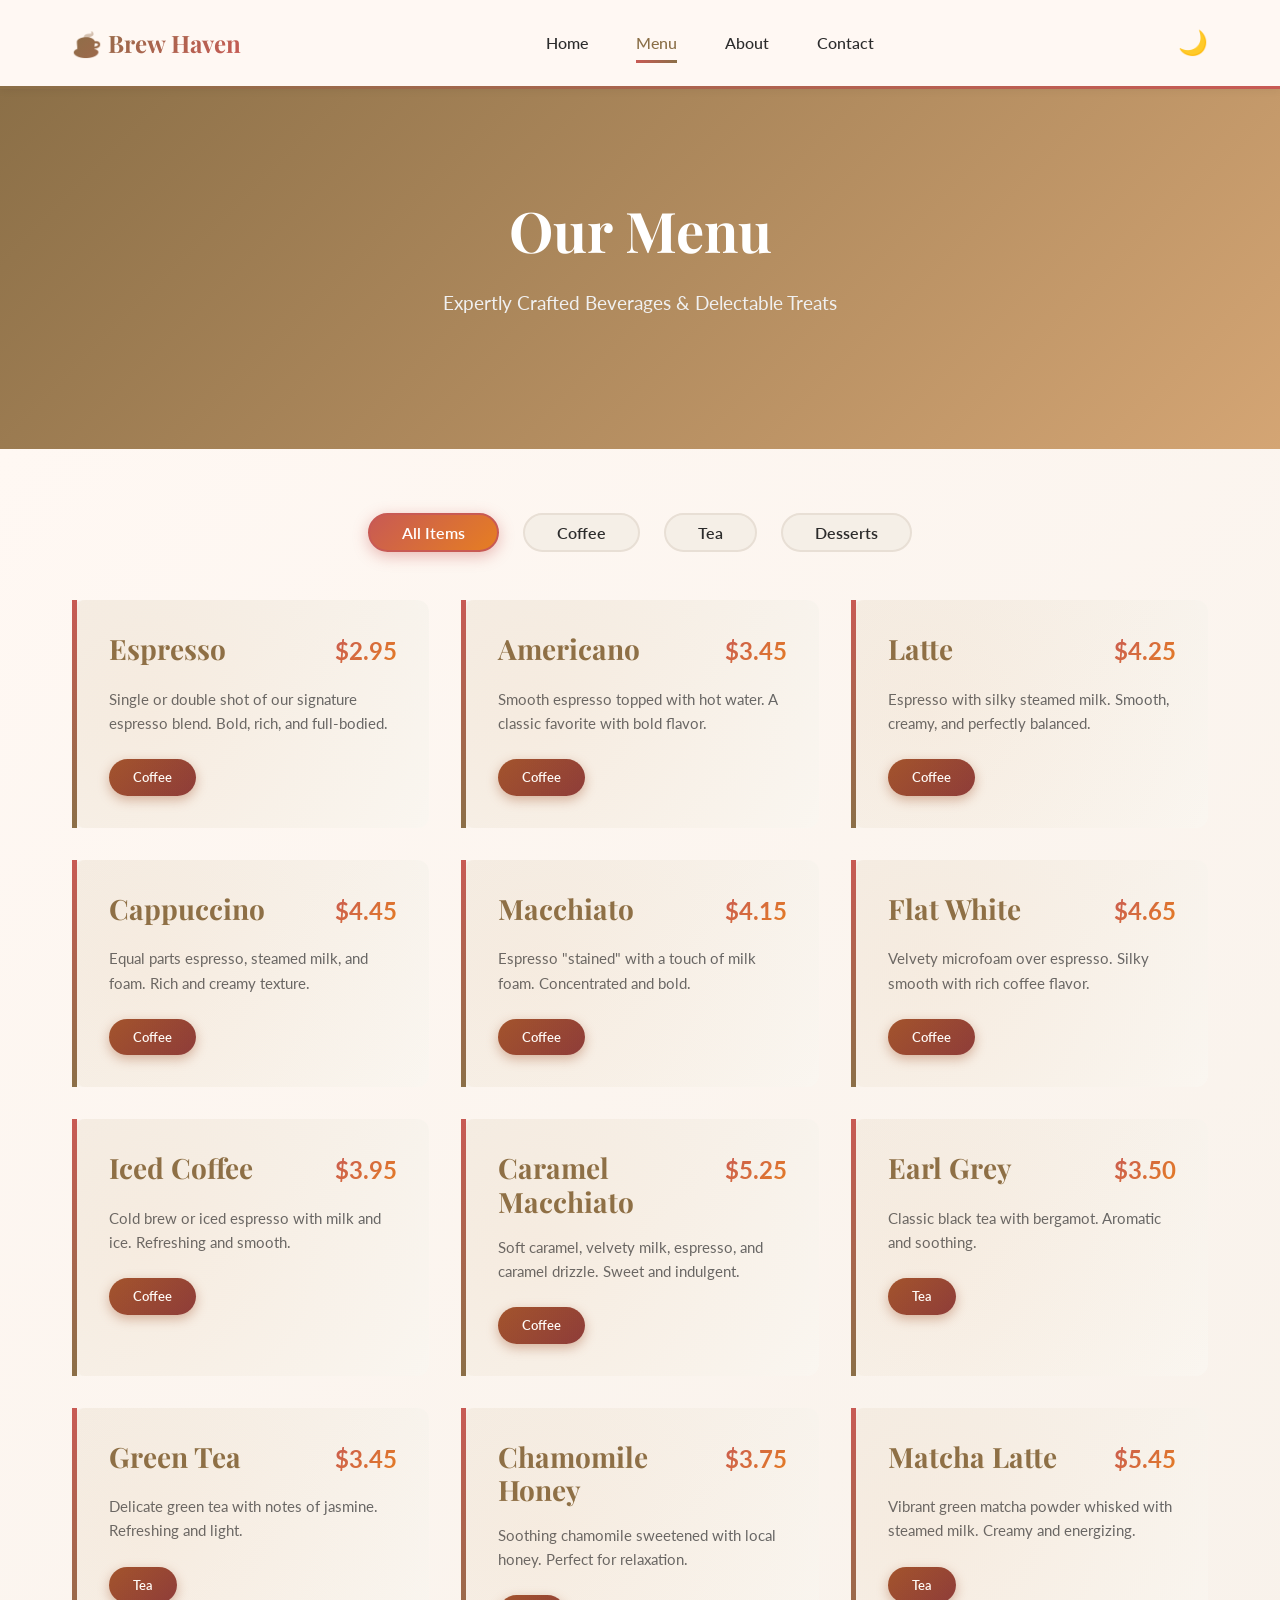
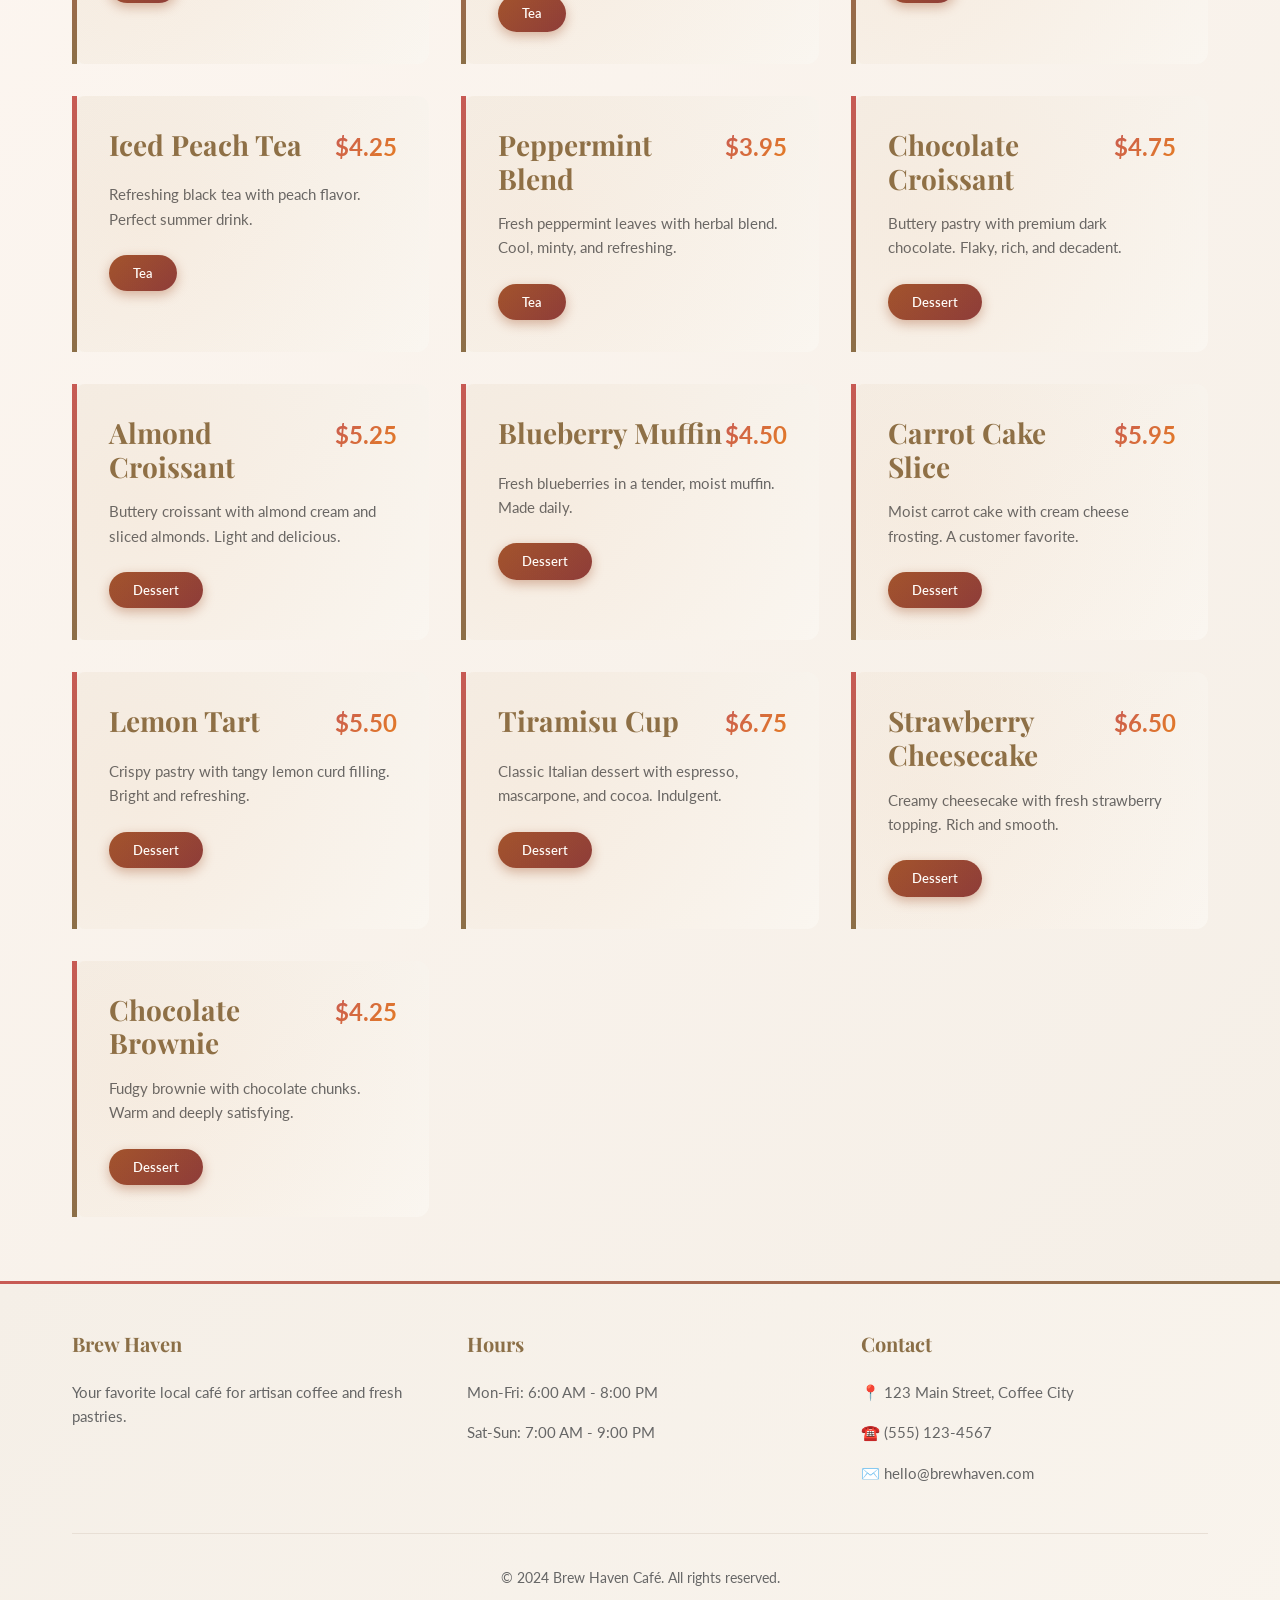
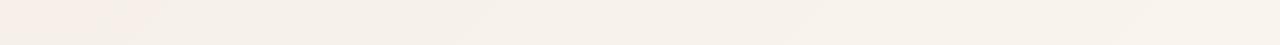
==== menu.html @ 989b5c40 "changes" ====
<!DOCTYPE html>
<html lang="en">
<head>
    <meta charset="UTF-8">
    <meta name="viewport" content="width=device-width, initial-scale=1.0">
    <title>Menu - Brew Haven Café</title>
    <link href="https://fonts.googleapis.com/css2?family=Playfair+Display:wght@700&family=Lato:wght@300;400;700&display=swap" rel="stylesheet">
    <link rel="stylesheet" href="styles.css">
</head>
<body>
    <!-- Navigation Bar -->
    <nav class="navbar">
        <div class="nav-container">
            <div class="nav-brand">☕ Brew Haven</div>
            <ul class="nav-menu">
                <li><a href="index.html" class="nav-link">Home</a></li>
                <li><a href="menu.html" class="nav-link active">Menu</a></li>
                <li><a href="about.html" class="nav-link">About</a></li>
                <li><a href="contact.html" class="nav-link">Contact</a></li>
            </ul>
            <div class="nav-toggle">
                <button id="dark-mode-btn" class="dark-mode-toggle" title="Toggle Dark Mode">🌙</button>
                <button class="hamburger" id="hamburger">
                    <span></span>
                    <span></span>
                    <span></span>
                </button>
            </div>
        </div>
    </nav>

    <!-- Menu Hero Section -->
    <section class="menu-hero">
        <div class="menu-hero-content">
            <h1>Our Menu</h1>
            <p>Expertly Crafted Beverages & Delectable Treats</p>
        </div>
    </section>

    <!-- Menu Section -->
    <section class="menu-section">
        <div class="container">
            <!-- Category Filters -->
            <div class="filter-buttons">
                <button class="filter-btn active" data-filter="all">All Items</button>
                <button class="filter-btn" data-filter="coffee">Coffee</button>
                <button class="filter-btn" data-filter="tea">Tea</button>
                <button class="filter-btn" data-filter="desserts">Desserts</button>
            </div>

            <!-- Menu Items Grid -->
            <div class="menu-grid">
                <!-- Coffee Section -->
                <div class="menu-item" data-category="coffee">
                    <div class="item-header">
                        <h3>Espresso</h3>
                        <span class="price">$2.95</span>
                    </div>
                    <p class="item-description">Single or double shot of our signature espresso blend. Bold, rich, and full-bodied.</p>
                    <span class="category-badge">Coffee</span>
                </div>

                <div class="menu-item" data-category="coffee">
                    <div class="item-header">
                        <h3>Americano</h3>
                        <span class="price">$3.45</span>
                    </div>
                    <p class="item-description">Smooth espresso topped with hot water. A classic favorite with bold flavor.</p>
                    <span class="category-badge">Coffee</span>
                </div>

                <div class="menu-item" data-category="coffee">
                    <div class="item-header">
                        <h3>Latte</h3>
                        <span class="price">$4.25</span>
                    </div>
                    <p class="item-description">Espresso with silky steamed milk. Smooth, creamy, and perfectly balanced.</p>
                    <span class="category-badge">Coffee</span>
                </div>

                <div class="menu-item" data-category="coffee">
                    <div class="item-header">
                        <h3>Cappuccino</h3>
                        <span class="price">$4.45</span>
                    </div>
                    <p class="item-description">Equal parts espresso, steamed milk, and foam. Rich and creamy texture.</p>
                    <span class="category-badge">Coffee</span>
                </div>

                <div class="menu-item" data-category="coffee">
                    <div class="item-header">
                        <h3>Macchiato</h3>
                        <span class="price">$4.15</span>
                    </div>
                    <p class="item-description">Espresso "stained" with a touch of milk foam. Concentrated and bold.</p>
                    <span class="category-badge">Coffee</span>
                </div>

                <div class="menu-item" data-category="coffee">
                    <div class="item-header">
                        <h3>Flat White</h3>
                        <span class="price">$4.65</span>
                    </div>
                    <p class="item-description">Velvety microfoam over espresso. Silky smooth with rich coffee flavor.</p>
                    <span class="category-badge">Coffee</span>
                </div>

                <div class="menu-item" data-category="coffee">
                    <div class="item-header">
                        <h3>Iced Coffee</h3>
                        <span class="price">$3.95</span>
                    </div>
                    <p class="item-description">Cold brew or iced espresso with milk and ice. Refreshing and smooth.</p>
                    <span class="category-badge">Coffee</span>
                </div>

                <div class="menu-item" data-category="coffee">
                    <div class="item-header">
                        <h3>Caramel Macchiato</h3>
                        <span class="price">$5.25</span>
                    </div>
                    <p class="item-description">Soft caramel, velvety milk, espresso, and caramel drizzle. Sweet and indulgent.</p>
                    <span class="category-badge">Coffee</span>
                </div>

                <!-- Tea Section -->
                <div class="menu-item" data-category="tea">
                    <div class="item-header">
                        <h3>Earl Grey</h3>
                        <span class="price">$3.50</span>
                    </div>
                    <p class="item-description">Classic black tea with bergamot. Aromatic and soothing.</p>
                    <span class="category-badge">Tea</span>
                </div>

                <div class="menu-item" data-category="tea">
                    <div class="item-header">
                        <h3>Green Tea</h3>
                        <span class="price">$3.45</span>
                    </div>
                    <p class="item-description">Delicate green tea with notes of jasmine. Refreshing and light.</p>
                    <span class="category-badge">Tea</span>
                </div>

                <div class="menu-item" data-category="tea">
                    <div class="item-header">
                        <h3>Chamomile Honey</h3>
                        <span class="price">$3.75</span>
                    </div>
                    <p class="item-description">Soothing chamomile sweetened with local honey. Perfect for relaxation.</p>
                    <span class="category-badge">Tea</span>
                </div>

                <div class="menu-item" data-category="tea">
                    <div class="item-header">
                        <h3>Matcha Latte</h3>
                        <span class="price">$5.45</span>
                    </div>
                    <p class="item-description">Vibrant green matcha powder whisked with steamed milk. Creamy and energizing.</p>
                    <span class="category-badge">Tea</span>
                </div>

                <div class="menu-item" data-category="tea">
                    <div class="item-header">
                        <h3>Iced Peach Tea</h3>
                        <span class="price">$4.25</span>
                    </div>
                    <p class="item-description">Refreshing black tea with peach flavor. Perfect summer drink.</p>
                    <span class="category-badge">Tea</span>
                </div>

                <div class="menu-item" data-category="tea">
                    <div class="item-header">
                        <h3>Peppermint Blend</h3>
                        <span class="price">$3.95</span>
                    </div>
                    <p class="item-description">Fresh peppermint leaves with herbal blend. Cool, minty, and refreshing.</p>
                    <span class="category-badge">Tea</span>
                </div>

                <!-- Desserts Section -->
                <div class="menu-item" data-category="desserts">
                    <div class="item-header">
                        <h3>Chocolate Croissant</h3>
                        <span class="price">$4.75</span>
                    </div>
                    <p class="item-description">Buttery pastry with premium dark chocolate. Flaky, rich, and decadent.</p>
                    <span class="category-badge">Dessert</span>
                </div>

                <div class="menu-item" data-category="desserts">
                    <div class="item-header">
                        <h3>Almond Croissant</h3>
                        <span class="price">$5.25</span>
                    </div>
                    <p class="item-description">Buttery croissant with almond cream and sliced almonds. Light and delicious.</p>
                    <span class="category-badge">Dessert</span>
                </div>

                <div class="menu-item" data-category="desserts">
                    <div class="item-header">
                        <h3>Blueberry Muffin</h3>
                        <span class="price">$4.50</span>
                    </div>
                    <p class="item-description">Fresh blueberries in a tender, moist muffin. Made daily.</p>
                    <span class="category-badge">Dessert</span>
                </div>

                <div class="menu-item" data-category="desserts">
                    <div class="item-header">
                        <h3>Carrot Cake Slice</h3>
                        <span class="price">$5.95</span>
                    </div>
                    <p class="item-description">Moist carrot cake with cream cheese frosting. A customer favorite.</p>
                    <span class="category-badge">Dessert</span>
                </div>

                <div class="menu-item" data-category="desserts">
                    <div class="item-header">
                        <h3>Lemon Tart</h3>
                        <span class="price">$5.50</span>
                    </div>
                    <p class="item-description">Crispy pastry with tangy lemon curd filling. Bright and refreshing.</p>
                    <span class="category-badge">Dessert</span>
                </div>

                <div class="menu-item" data-category="desserts">
                    <div class="item-header">
                        <h3>Tiramisu Cup</h3>
                        <span class="price">$6.75</span>
                    </div>
                    <p class="item-description">Classic Italian dessert with espresso, mascarpone, and cocoa. Indulgent.</p>
                    <span class="category-badge">Dessert</span>
                </div>

                <div class="menu-item" data-category="desserts">
                    <div class="item-header">
                        <h3>Strawberry Cheesecake</h3>
                        <span class="price">$6.50</span>
                    </div>
                    <p class="item-description">Creamy cheesecake with fresh strawberry topping. Rich and smooth.</p>
                    <span class="category-badge">Dessert</span>
                </div>

                <div class="menu-item" data-category="desserts">
                    <div class="item-header">
                        <h3>Chocolate Brownie</h3>
                        <span class="price">$4.25</span>
                    </div>
                    <p class="item-description">Fudgy brownie with chocolate chunks. Warm and deeply satisfying.</p>
                    <span class="category-badge">Dessert</span>
                </div>
            </div>
        </div>
    </section>

    <!-- Footer -->
    <footer class="footer">
        <div class="container">
            <div class="footer-content">
                <div class="footer-section">
                    <h4>Brew Haven</h4>
                    <p>Your favorite local café for artisan coffee and fresh pastries.</p>
                </div>
                <div class="footer-section">
                    <h4>Hours</h4>
                    <p>Mon-Fri: 6:00 AM - 8:00 PM</p>
                    <p>Sat-Sun: 7:00 AM - 9:00 PM</p>
                </div>
                <div class="footer-section">
                    <h4>Contact</h4>
                    <p>📍 123 Main Street, Coffee City</p>
                    <p>☎️ (555) 123-4567</p>
                    <p>✉️ hello@brewhaven.com</p>
                </div>
            </div>
            <div class="footer-bottom">
                <p>&copy; 2024 Brew Haven Café. All rights reserved.</p>
            </div>
        </div>
    </footer>

    <!-- Scroll to Top Button -->
    <button id="scroll-to-top" class="scroll-to-top" title="Back to Top">↑</button>

    <script src="script.js"></script>
</body>
</html>
---- styles.css ----
/* ============================================
   BREW HAVEN CAFÉ - MAIN STYLESHEET
   Modern, Responsive Design with Dark Mode
   ============================================ */

/* CSS Variables for Theme */
:root {
    /* Light Mode Colors */
    --primary-color: #8B6F47;
    --secondary-color: #D4A574;
    --accent-color: #C85A54;
    --accent-2: #E67E22;
    --accent-3: #D68910;
    --background-color: #FFF8F3;
    --text-color: #2C2C2C;
    --secondary-text-color: #666;
    --light-bg: #F5EFE7;
    --border-color: #E8DFD5;
    --shadow: 0 8px 32px rgba(139, 111, 71, 0.15);
    --shadow-sm: 0 2px 8px rgba(0, 0, 0, 0.05);
    --shadow-lg: 0 20px 60px rgba(139, 111, 71, 0.25);
    --shadow-xl: 0 25px 80px rgba(139, 111, 71, 0.3);
    
    /* Fonts */
    --heading-font: 'Playfair Display', serif;
    --body-font: 'Lato', sans-serif;
    
    /* Spacing */
    --spacing-xs: 0.5rem;
    --spacing-sm: 1rem;
    --spacing-md: 1.5rem;
    --spacing-lg: 2rem;
    --spacing-xl: 3rem;
    --spacing-2xl: 4rem;
    
    /* Transitions */
    --transition: all 0.3s ease;
    --transition-slow: all 0.5s cubic-bezier(0.34, 1.56, 0.64, 1);
    --transition-smooth: all 0.4s cubic-bezier(0.25, 0.46, 0.45, 0.94);
    
    /* Dark Mode Variables (set in .dark-mode class) */
    --dark-bg-color: #1a1a1a;
    --dark-text-color: #f0f0f0;
    --dark-card-bg: #2d2d2d;
}

/* Dark Mode Theme */
.dark-mode {
    --background-color: #1a1410;
    --text-color: #ffffff;
    --light-bg: #3d2817;
    --border-color: #5a4a3a;
    --shadow: 0 4px 15px rgba(0, 0, 0, 0.5);
    --secondary-text-color: #e8d4b0;
    --accent-color: #8B3A3A;
    --accent-2: #A0522D;
    --accent-3: #B22222;
}

/* ============================================
   RESET & BASE STYLES
   ============================================ */

* {
    margin: 0;
    padding: 0;
    box-sizing: border-box;
}

html {
    scroll-behavior: smooth;
}

body {
    font-family: var(--body-font);
    color: var(--text-color);
    background-color: var(--background-color);
    line-height: 1.6;
    transition: var(--transition);
    overflow-x: hidden;
}

h1, h2, h3, h4, h5, h6 {
    font-family: var(--heading-font);
    margin-bottom: var(--spacing-md);
    line-height: 1.2;
}

h1 { font-size: 3.5rem; }
h2 { font-size: 2.5rem; }
h3 { font-size: 1.75rem; }
h4 { font-size: 1.25rem; }

p {
    margin-bottom: var(--spacing-md);
}

a {
    color: var(--primary-color);
    text-decoration: none;
    transition: var(--transition);
}

a:hover {
    color: var(--accent-color);
}

/* ============================================
   CONTAINER
   ============================================ */

.container {
    max-width: 1200px;
    margin: 0 auto;
    padding: 0 var(--spacing-lg);
}

/* ============================================
   NAVIGATION BAR
   ============================================ */

.navbar {
    background-color: var(--background-color);
    position: sticky;
    top: 0;
    z-index: 1000;
    box-shadow: var(--shadow-sm);
    transition: var(--transition);
    border-bottom: 3px solid transparent;
    border-image: linear-gradient(90deg, var(--primary-color), var(--accent-color)) 1;
    backdrop-filter: blur(10px);
}

.nav-container {
    max-width: 1200px;
    margin: 0 auto;
    padding: var(--spacing-md) var(--spacing-lg);
    display: flex;
    justify-content: space-between;
    align-items: center;
}

.nav-brand {
    font-family: var(--heading-font);
    font-size: 1.5rem;
    color: var(--primary-color);
    font-weight: bold;
    transition: var(--transition-slow);
    background: linear-gradient(135deg, var(--primary-color), var(--accent-color));
    -webkit-background-clip: text;
    -webkit-text-fill-color: transparent;
    background-clip: text;
}

.nav-brand:hover {
    transform: scale(1.05);
    filter: brightness(1.1);
}

.nav-menu {
    display: flex;
    list-style: none;
    gap: var(--spacing-xl);
    align-items: center;
}

.nav-link {
    color: var(--text-color);
    font-weight: 500;
    transition: var(--transition-smooth);
    padding: var(--spacing-xs) 0;
    border-bottom: 3px solid transparent;
    position: relative;
}

.nav-link::after {
    content: '';
    position: absolute;
    bottom: -3px;
    left: 0;
    width: 0;
    height: 3px;
    background: linear-gradient(90deg, var(--accent-color), var(--primary-color));
    transition: width 0.4s ease;
}

.nav-link:hover::after,
.nav-link.active::after {
    width: 100%;
}

.nav-link:hover,
.nav-link.active {
    color: var(--primary-color);
}

.nav-toggle {
    display: flex;
    gap: var(--spacing-md);
    align-items: center;
}

.dark-mode-toggle {
    background: none;
    border: none;
    font-size: 1.5rem;
    cursor: pointer;
    transition: var(--transition-slow);
    display: inline-flex;
    align-items: center;
    justify-content: center;
}

.dark-mode-toggle:hover {
    transform: rotate(20deg) scale(1.15);
    filter: drop-shadow(0 0 8px rgba(230, 126, 34, 0.5));
}

.hamburger {
    display: none;
    flex-direction: column;
    background: none;
    border: none;
    cursor: pointer;
    gap: 5px;
}

.hamburger span {
    width: 25px;
    height: 3px;
    background-color: var(--text-color);
    transition: var(--transition);
}

/* ============================================
   HERO SECTION (Homepage)
   ============================================ */

.hero {
    position: relative;
    height: 90vh;
    display: flex;
    align-items: center;
    justify-content: center;
    color: white;
    text-align: center;
    background: linear-gradient(-45deg, #8B6F47, #D4A574, #C85A54, #E67E22);
    background-size: 400% 400%;
    animation: gradientShift 15s ease infinite;
    overflow: hidden;
}

.hero-overlay {
    position: absolute;
    top: 0;
    left: 0;
    right: 0;
    bottom: 0;
    background: rgba(0, 0, 0, 0.25);
    z-index: 1;
}

.hero-content {
    position: relative;
    z-index: 2;
    animation: fadeInUp 1s ease-out;
}

.hero-title {
    font-size: 4.5rem;
    margin-bottom: var(--spacing-sm);
    text-shadow: 2px 2px 4px rgba(0, 0, 0, 0.3);
    animation: slideDown 0.8s ease-out;
    background: linear-gradient(135deg, white, #f0f0f0);
    -webkit-background-clip: text;
    -webkit-text-fill-color: transparent;
    background-clip: text;
}

.hero-tagline {
    font-size: 1.5rem;
    margin-bottom: var(--spacing-lg);
    text-shadow: 1px 1px 2px rgba(0, 0, 0, 0.3);
    font-weight: 300;
    animation: slideDown 0.8s ease-out 0.2s both;
    background: linear-gradient(135deg, #ffffff, #f5f5f5);
    -webkit-background-clip: text;
    -webkit-text-fill-color: transparent;
    background-clip: text;
}

/* ============================================
   BUTTONS
   ============================================ */

.cta-button,
.cta-button-secondary,
.submit-btn,
.filter-btn {
    padding: var(--spacing-sm) var(--spacing-xl);
    border: none;
    border-radius: 50px;
    cursor: pointer;
    font-family: var(--body-font);
    font-size: 1rem;
    font-weight: 600;
    transition: var(--transition-slow);
    display: inline-block;
    text-decoration: none;
    position: relative;
    overflow: hidden;
}

.cta-button::before,
.cta-button-secondary::before {
    content: '';
    position: absolute;
    top: 50%;
    left: 50%;
    width: 0;
    height: 0;
    border-radius: 50%;
    background: rgba(255, 255, 255, 0.3);
    transform: translate(-50%, -50%);
    transition: width 0.6s, height 0.6s;
}

.cta-button:active::before,
.cta-button-secondary:active::before {
    width: 300px;
    height: 300px;
}

.cta-button {
    background: linear-gradient(135deg, var(--accent-color), #E67E22);
    color: white;
    box-shadow: 0 4px 15px rgba(200, 90, 84, 0.3);
}

.cta-button:hover {
    background: linear-gradient(135deg, #E67E22, var(--accent-color));
    transform: translateY(-4px);
    box-shadow: 0 8px 25px rgba(230, 126, 34, 0.5);
}

.cta-button-secondary {
    background: linear-gradient(135deg, var(--secondary-color), #E67E22);
    color: white;
    box-shadow: 0 4px 15px rgba(212, 165, 116, 0.3);
}

.cta-button-secondary:hover {
    background: linear-gradient(135deg, #E67E22, var(--secondary-color));
    transform: translateY(-4px);
    box-shadow: 0 8px 25px rgba(230, 126, 34, 0.4);
}

.submit-btn {
    background: linear-gradient(135deg, var(--primary-color), var(--accent-color));
    color: white;
    width: 100%;
    box-shadow: 0 4px 15px rgba(139, 111, 71, 0.3);
}

.submit-btn:hover {
    transform: translateY(-3px);
    box-shadow: 0 8px 25px rgba(139, 111, 71, 0.5);
    background: linear-gradient(135deg, var(--accent-color), var(--primary-color));
}

.filter-btn {
    background-color: var(--light-bg);
    color: var(--text-color);
    border: 2px solid var(--border-color);
    padding: var(--spacing-xs) var(--spacing-lg);
    transition: var(--transition-smooth);
}

.filter-btn:hover {
    border-color: var(--accent-color);
    transform: translateY(-2px);
    background: linear-gradient(135deg, rgba(230, 126, 34, 0.1), rgba(200, 90, 84, 0.1));
}

.filter-btn.active {
    background: linear-gradient(135deg, var(--accent-color), #E67E22);
    color: white;
    border-color: var(--accent-color);
    box-shadow: 0 4px 15px rgba(200, 90, 84, 0.4);
}

/* ============================================
   FEATURED SECTION (Homepage)
   ============================================ */

.featured-section {
    padding: var(--spacing-2xl) 0;
    background: linear-gradient(135deg, var(--light-bg), #f9f4ed);
    position: relative;
    overflow: hidden;
}

.section-title {
    text-align: center;
    color: var(--primary-color);
    margin-bottom: var(--spacing-xl);
    position: relative;
    padding-bottom: var(--spacing-lg);
    animation: slideDown 0.6s ease-out;
}

.section-title::after {
    content: '';
    position: absolute;
    bottom: 0;
    left: 50%;
    transform: translateX(-50%);
    width: 100px;
    height: 4px;
    background: linear-gradient(90deg, var(--accent-color), var(--primary-color), var(--secondary-color));
    border-radius: 2px;
    box-shadow: 0 0 20px rgba(230, 126, 34, 0.4);
    animation: gradientShift 3s ease-in-out infinite;
}

.featured-grid,
.team-grid,
.benefits-grid {
    display: grid;
    grid-template-columns: repeat(auto-fit, minmax(250px, 1fr));
    gap: var(--spacing-xl);
    margin-bottom: var(--spacing-xl);
}

.featured-card {
    background-color: var(--background-color);
    border-radius: 12px;
    overflow: hidden;
    box-shadow: var(--shadow-sm);
    transition: var(--transition-slow);
    animation: fadeInUp 0.6s ease-out;
    border: 2px solid transparent;
    position: relative;
}

.featured-card::before {
    content: '';
    position: absolute;
    top: 0;
    left: 0;
    right: 0;
    bottom: 0;
    background: linear-gradient(135deg, rgba(230, 126, 34, 0.1), rgba(200, 90, 84, 0.1));
    opacity: 0;
    transition: opacity 0.3s ease;
    pointer-events: none;
    z-index: 1;
}

.featured-card:hover {
    transform: translateY(-12px) scale(1.02);
    box-shadow: var(--shadow-xl);
    border-color: var(--accent-color);
}

.featured-card:hover::before {
    opacity: 1;
}

.card-image {
    width: 100%;
    height: 200px;
    background: linear-gradient(135deg, #E67E22, #D4A574);
    display: flex;
    align-items: center;
    justify-content: center;
    color: white;
    font-size: 3rem;
    overflow: hidden;
    position: relative;
}

.card-image::after {
    content: '';
    position: absolute;
    top: 0;
    left: -100%;
    width: 100%;
    height: 100%;
    background: linear-gradient(90deg, transparent, rgba(255, 255, 255, 0.3), transparent);
    animation: shine 3s infinite;
}

.card-image iframe {
    width: 100%;
    height: 100%;
    border: none;
}

.card-content {
    padding: var(--spacing-lg);
}

.card-content h3 {
    color: var(--primary-color);
    margin-bottom: var(--spacing-sm);
}

.card-content p {
    color: var(--secondary-text-color, #666);
    font-size: 0.95rem;
    margin-bottom: var(--spacing-md);
}

.price {
    display: block;
    font-size: 1.5rem;
    background: linear-gradient(135deg, var(--accent-color), #E67E22);
    -webkit-background-clip: text;
    -webkit-text-fill-color: transparent;
    background-clip: text;
    font-weight: bold;
    transition: var(--transition-slow);
}

.section-cta {
    text-align: center;
    margin-top: var(--spacing-xl);
}

/* ============================================
   BENEFITS SECTION
   ============================================ */

.why-us-section {
    padding: var(--spacing-2xl) 0;
    background: linear-gradient(135deg, var(--background-color), var(--light-bg));
    position: relative;
}

.benefit-card {
    text-align: center;
    padding: var(--spacing-xl);
    background: linear-gradient(135deg, var(--light-bg), #f9f4ed);
    border-radius: 12px;
    transition: var(--transition-slow);
    animation: fadeInUp 0.6s ease-out;
    border: 2px solid transparent;
    position: relative;
    overflow: hidden;
}

.benefit-card::before {
    content: '';
    position: absolute;
    top: 0;
    left: -100%;
    width: 100%;
    height: 100%;
    background: linear-gradient(90deg, transparent, rgba(255, 255, 255, 0.4), transparent);
    transition: left 0.5s ease;
}

.benefit-card:hover {
    transform: translateY(-8px);
    box-shadow: var(--shadow-lg);
    border-color: var(--accent-color);
    background: linear-gradient(135deg, #f9f4ed, var(--light-bg));
}

.benefit-card:hover::before {
    left: 100%;
}

.benefit-icon {
    font-size: 3rem;
    margin-bottom: var(--spacing-md);
}

.benefit-card h3 {
    color: var(--primary-color);
    margin-bottom: var(--spacing-sm);
}

.benefit-card p {
    color: var(--secondary-text-color, #666);
    font-size: 0.95rem;
}

/* ============================================
   MENU SECTION
   ============================================ */

.menu-hero {
    min-height: 40vh;
    display: flex;
    align-items: center;
    justify-content: center;
    background: linear-gradient(135deg, var(--primary-color), var(--secondary-color));
    color: white;
    text-align: center;
}

.menu-hero-content h1 {
    color: white;
}

.menu-hero-content p {
    color: #f0f0f0;
    font-size: 1.2rem;
}

.menu-section {
    padding: var(--spacing-2xl) 0;
    background: linear-gradient(135deg, var(--background-color), var(--light-bg));
    position: relative;
}

.filter-buttons {
    display: flex;
    justify-content: center;
    gap: var(--spacing-md);
    margin-bottom: var(--spacing-xl);
    flex-wrap: wrap;
}

.menu-grid {
    display: grid;
    grid-template-columns: repeat(auto-fill, minmax(300px, 1fr));
    gap: var(--spacing-lg);
    animation: fadeInUp 0.8s ease-out;
}

.menu-item {
    background: linear-gradient(135deg, var(--light-bg), #faf6f0);
    padding: var(--spacing-lg);
    border-radius: 12px;
    border-left: 5px solid transparent;
    border-image: linear-gradient(180deg, var(--accent-color), var(--primary-color)) 1;
    transition: var(--transition-slow);
    animation: fadeInUp 0.6s ease-out;
    opacity: 1;
    position: relative;
    overflow: hidden;
}

.menu-item::before {
    content: '';
    position: absolute;
    top: 0;
    left: 0;
    right: 0;
    bottom: 0;
    background: radial-gradient(circle at 20% 50%, rgba(230, 126, 34, 0.05), transparent);
    pointer-events: none;
}

.menu-item:hover {
    transform: translateX(8px) translateY(-4px);
    box-shadow: var(--shadow-lg);
    background: linear-gradient(135deg, #faf6f0, var(--light-bg));
}

.menu-item.hidden {
    display: none;
}

.item-header {
    display: flex;
    justify-content: space-between;
    align-items: flex-start;
    margin-bottom: var(--spacing-sm);
}

.item-header h3 {
    color: var(--primary-color);
    margin: 0;
}

.item-description {
    color: var(--secondary-text-color, #666);
    font-size: 0.95rem;
    margin-bottom: var(--spacing-md);
}

.category-badge {
    display: inline-block;
    background: linear-gradient(135deg, #A0522D, #8B3A3A);
    color: white;
    padding: var(--spacing-xs) var(--spacing-md);
    border-radius: 20px;
    font-size: 0.8rem;
    font-weight: 600;
    box-shadow: 0 4px 12px rgba(160, 82, 45, 0.4);
    transition: var(--transition-slow);
}

.dark-mode .category-badge {
    background: linear-gradient(135deg, #B22222, #8B0000);
    box-shadow: 0 4px 12px rgba(178, 34, 34, 0.6);
}

/* ============================================
   ABOUT SECTION
   ============================================ */

.about-hero {
    min-height: 40vh;
    display: flex;
    align-items: center;
    justify-content: center;
    background: linear-gradient(135deg, var(--primary-color), var(--secondary-color));
    color: white;
    text-align: center;
}

.about-hero-content h1 {
    color: white;
}

.about-hero-content p {
    color: #f0f0f0;
    font-size: 1.2rem;
}

.about-section {
    padding: var(--spacing-2xl) 0;
    background: linear-gradient(135deg, var(--light-bg), #f9f4ed);
    position: relative;
}

.about-story {
    display: grid;
    grid-template-columns: 1fr 1fr;
    gap: var(--spacing-xl);
    margin-bottom: var(--spacing-2xl);
    align-items: center;
}

.story-text h2 {
    color: var(--primary-color);
}

.story-text p {
    color: var(--secondary-text-color, #666);
}

.story-image {
    min-height: 400px;
}

.placeholder-image {
    width: 100%;
    height: 100%;
    background: linear-gradient(135deg, var(--secondary-color), var(--primary-color));
    display: flex;
    align-items: center;
    justify-content: center;
    color: white;
    font-size: 1.5rem;
    border-radius: 12px;
    box-shadow: var(--shadow);
    text-align: center;
    padding: var(--spacing-lg);
}

.mission-vision {
    display: grid;
    grid-template-columns: 1fr 1fr;
    gap: var(--spacing-xl);
    margin-bottom: var(--spacing-2xl);
}

.mission-card,
.vision-card {
    background: linear-gradient(135deg, var(--light-bg), #f9f4ed);
    padding: var(--spacing-xl);
    border-radius: 12px;
    box-shadow: var(--shadow-sm);
    transition: var(--transition-slow);
    border: 2px solid transparent;
    position: relative;
    overflow: hidden;
}

.mission-card::before,
.vision-card::before {
    content: '';
    position: absolute;
    top: 0;
    left: 0;
    right: 0;
    height: 4px;
    background: linear-gradient(90deg, var(--accent-color), var(--primary-color));
}

.mission-card:hover,
.vision-card:hover {
    transform: translateY(-8px);
    box-shadow: var(--shadow-lg);
    border-color: var(--accent-color);
    background: linear-gradient(135deg, #f9f4ed, var(--light-bg));
}

.mission-card h3,
.vision-card h3 {
    color: var(--primary-color);
}

.mission-card p,
.vision-card p {
    color: var(--secondary-text-color, #666);
}

.values-section {
    margin-bottom: var(--spacing-2xl);
}

.values-grid {
    display: grid;
    grid-template-columns: repeat(auto-fit, minmax(250px, 1fr));
    gap: var(--spacing-lg);
}

.value-card {
    background: linear-gradient(135deg, var(--light-bg), #f9f4ed);
    padding: var(--spacing-lg);
    border-radius: 12px;
    text-align: center;
    transition: var(--transition-slow);
    animation: fadeInUp 0.6s ease-out;
    border: 2px solid transparent;
    position: relative;
    overflow: hidden;
}

.value-card::before {
    content: '';
    position: absolute;
    top: -50%;
    left: -50%;
    width: 200%;
    height: 200%;
    background: radial-gradient(circle, rgba(230, 126, 34, 0.2), transparent);
    transition: all 0.6s ease;
}

.value-card:hover {
    transform: translateY(-8px);
    box-shadow: var(--shadow-lg);
    border-color: var(--accent-color);
}

.value-card:hover::before {
    top: -25%;
    left: -25%;
}

.value-icon {
    font-size: 2.5rem;
    margin-bottom: var(--spacing-md);
}

.value-card h4 {
    color: var(--primary-color);
}

.value-card p {
    color: var(--secondary-text-color, #666);
    font-size: 0.95rem;
}

.team-section {
    margin-bottom: var(--spacing-2xl);
}

.team-intro {
    color: var(--secondary-text-color, #666);
    text-align: center;
    margin-bottom: var(--spacing-lg);
}

.team-member {
    background: linear-gradient(135deg, var(--light-bg), #f9f4ed);
    padding: var(--spacing-lg);
    border-radius: 12px;
    text-align: center;
    transition: var(--transition-slow);
    animation: fadeInUp 0.6s ease-out;
    border: 2px solid transparent;
    position: relative;
    overflow: hidden;
}

.team-member::after {
    content: '';
    position: absolute;
    bottom: 0;
    left: 0;
    right: 0;
    height: 4px;
    background: linear-gradient(90deg, var(--accent-color), var(--primary-color));
    transform: scaleX(0);
    transition: transform 0.4s ease;
}

.team-member:hover {
    transform: translateY(-8px);
    box-shadow: var(--shadow-lg);
    border-color: var(--accent-color);
}

.team-member:hover::after {
    transform: scaleX(1);
}

.member-avatar {
    width: 80px;
    height: 80px;
    background: linear-gradient(135deg, var(--accent-color), #E67E22);
    color: white;
    display: flex;
    align-items: center;
    justify-content: center;
    border-radius: 50%;
    font-size: 1.5rem;
    font-weight: bold;
    margin: 0 auto var(--spacing-md);
    box-shadow: 0 4px 15px rgba(200, 90, 84, 0.3);
    transition: var(--transition-slow);
}

.team-member:hover .member-avatar {
    transform: scale(1.1) rotate(5deg);
    box-shadow: 0 8px 25px rgba(230, 126, 34, 0.5);
}

.team-member h4 {
    color: var(--primary-color);
}

.role {
    color: var(--accent-color);
    font-weight: 600;
    margin-bottom: var(--spacing-sm);
}

.team-member p {
    color: var(--secondary-text-color, #666);
    font-size: 0.95rem;
}

.gallery-section {
    margin-bottom: var(--spacing-2xl);
}

.gallery-grid {
    display: grid;
    grid-template-columns: repeat(auto-fit, minmax(250px, 1fr));
    gap: var(--spacing-lg);
}

.gallery-item {
    border-radius: 12px;
    overflow: hidden;
    box-shadow: var(--shadow-sm);
    transition: var(--transition-slow);
    position: relative;
}

.gallery-item::before {
    content: '';
    position: absolute;
    top: 0;
    left: 0;
    right: 0;
    bottom: 0;
    background: linear-gradient(135deg, rgba(230, 126, 34, 0.3), rgba(200, 90, 84, 0.3));
    opacity: 0;
    transition: opacity 0.4s ease;
    z-index: 2;
}

.gallery-item:hover {
    transform: scale(1.08) rotate(1deg);
    box-shadow: var(--shadow-xl);
}

.gallery-item:hover::before {
    opacity: 1;
}

.gallery-image {
    min-height: 250px;
}

/* ============================================
   CONTACT SECTION
   ============================================ */

.contact-hero {
    min-height: 40vh;
    display: flex;
    align-items: center;
    justify-content: center;
    background: linear-gradient(135deg, var(--primary-color), var(--secondary-color));
    color: white;
    text-align: center;
}

.contact-hero-content h1 {
    color: white;
}

.contact-hero-content p {
    color: #f0f0f0;
    font-size: 1.2rem;
}

.contact-section {
    padding: var(--spacing-2xl) 0;
    background: linear-gradient(135deg, var(--background-color), var(--light-bg));
    position: relative;
}

.contact-wrapper {
    display: grid;
    grid-template-columns: 1fr 1fr;
    gap: var(--spacing-2xl);
    margin-bottom: var(--spacing-2xl);
}

.contact-info h2 {
    color: var(--primary-color);
}

.info-item {
    display: flex;
    gap: var(--spacing-lg);
    margin-bottom: var(--spacing-lg);
    padding-bottom: var(--spacing-lg);
    border-bottom: 1px solid var(--border-color);
}

.info-item:last-child {
    border-bottom: none;
}

.info-icon {
    font-size: 2rem;
}

.info-content h3 {
    color: var(--primary-color);
    margin-bottom: var(--spacing-sm);
}

.info-content p {
    color: var(--secondary-text-color, #666);
    margin: 0;
}

.info-content a {
    color: var(--primary-color);
}

.info-content a:hover {
    color: var(--accent-color);
}

.social-links {
    margin-top: var(--spacing-xl);
}

.social-links h3 {
    color: var(--primary-color);
}

.socials {
    display: flex;
    gap: var(--spacing-md);
    flex-wrap: wrap;
}

.social-btn {
    background: linear-gradient(135deg, var(--primary-color), var(--accent-color));
    color: white;
    padding: var(--spacing-sm) var(--spacing-lg);
    border-radius: 50px;
    transition: var(--transition-slow);
    display: inline-block;
    position: relative;
    overflow: hidden;
}

.social-btn::before {
    content: '';
    position: absolute;
    top: 50%;
    left: 50%;
    width: 0;
    height: 0;
    border-radius: 50%;
    background: rgba(255, 255, 255, 0.3);
    transform: translate(-50%, -50%);
    transition: width 0.6s, height 0.6s;
}

.social-btn:hover {
    background: linear-gradient(135deg, var(--accent-color), #E67E22);
    transform: translateY(-3px);
    box-shadow: 0 8px 20px rgba(200, 90, 84, 0.4);
}

.social-btn:active::before {
    width: 300px;
    height: 300px;
}

.contact-form-wrapper h2 {
    color: var(--primary-color);
}

.contact-form {
    display: flex;
    flex-direction: column;
    gap: var(--spacing-md);
}

.form-group {
    display: flex;
    flex-direction: column;
}

.form-group label {
    font-weight: 600;
    margin-bottom: var(--spacing-xs);
    color: var(--text-color);
}

.form-group input,
.form-group select,
.form-group textarea {
    padding: var(--spacing-md);
    border: 2px solid var(--border-color);
    border-radius: 8px;
    font-family: var(--body-font);
    font-size: 1rem;
    color: var(--text-color);
    background-color: var(--light-bg);
    transition: var(--transition-slow);
}

.form-group input:focus,
.form-group select:focus,
.form-group textarea:focus {
    outline: none;
    border-color: var(--accent-color);
    box-shadow: 0 0 0 4px rgba(200, 90, 84, 0.2);
    background-color: var(--background-color);
    transform: translateY(-2px);
}

.form-group textarea {
    resize: vertical;
    font-family: var(--body-font);
}

.error-message {
    color: #d32f2f;
    font-size: 0.85rem;
    margin-top: var(--spacing-xs);
    display: none;
}

.form-group.error input,
.form-group.error select,
.form-group.error textarea {
    border-color: #d32f2f;
}

.form-group.error .error-message {
    display: block;
}

.form-message {
    padding: var(--spacing-md);
    border-radius: 8px;
    text-align: center;
    display: none;
    margin-top: var(--spacing-sm);
}

.form-message.success {
    background-color: #4caf50;
    color: white;
    display: block;
}

.form-message.error {
    background-color: #f44336;
    color: white;
    display: block;
}

.map-section {
    margin-bottom: var(--spacing-2xl);
}

.map-placeholder {
    width: 100%;
    height: 400px;
    background-color: var(--light-bg);
    display: flex;
    align-items: center;
    justify-content: center;
    border-radius: 12px;
    font-size: 1.1rem;
    color: var(--secondary-text-color, #666);
    text-align: center;
    padding: var(--spacing-lg);
}

.faq-section {
    padding: var(--spacing-2xl) 0;
    background: linear-gradient(135deg, var(--light-bg), #f9f4ed);
    position: relative;
}

.faq-section h2 {
    text-align: center;
    color: var(--primary-color);
}

.faq-grid {
    display: grid;
    grid-template-columns: repeat(auto-fit, minmax(300px, 1fr));
    gap: var(--spacing-lg);
}

.faq-item {
    background: linear-gradient(135deg, var(--background-color), var(--light-bg));
    padding: var(--spacing-lg);
    border-radius: 12px;
    box-shadow: var(--shadow-sm);
    transition: var(--transition-slow);
    animation: fadeInUp 0.6s ease-out;
    border-left: 5px solid var(--accent-color);
    position: relative;
}

.faq-item::before {
    content: '';
    position: absolute;
    top: 0;
    left: 0;
    right: 0;
    bottom: 0;
    background: linear-gradient(135deg, transparent, rgba(230, 126, 34, 0.05));
    border-radius: 12px;
    pointer-events: none;
}

.faq-item:hover {
    transform: translateY(-5px) translateX(5px);
    box-shadow: var(--shadow-lg);
    border-left-width: 8px;
}

.faq-item h3 {
    color: var(--primary-color);
}

.faq-item p {
    color: var(--secondary-text-color, #666);
    margin: 0;
}

.cta-section {
    background: linear-gradient(135deg, var(--primary-color), var(--secondary-color));
    color: white;
    padding: var(--spacing-2xl) 0;
    text-align: center;
}

.cta-section h2 {
    color: white;
}

.cta-section p {
    color: #f0f0f0;
    font-size: 1.1rem;
    margin-bottom: var(--spacing-lg);
}

/* ============================================
   FOOTER
   ============================================ */

.footer {
    background: linear-gradient(135deg, var(--light-bg), #f9f4ed);
    color: var(--text-color);
    padding: var(--spacing-xl) 0 var(--spacing-lg);
    border-top: 3px solid transparent;
    border-image: linear-gradient(90deg, var(--accent-color), var(--primary-color)) 1;
}

.footer-content {
    display: grid;
    grid-template-columns: repeat(auto-fit, minmax(250px, 1fr));
    gap: var(--spacing-xl);
    margin-bottom: var(--spacing-lg);
}

.footer-section h4 {
    color: var(--primary-color);
    margin-bottom: var(--spacing-md);
    transition: var(--transition-slow);
}

.footer-section h4:hover {
    color: var(--accent-color);
}

.footer-section p {
    color: var(--secondary-text-color, #666);
    font-size: 0.95rem;
    margin-bottom: var(--spacing-sm);
}

.footer-bottom {
    text-align: center;
    padding-top: var(--spacing-lg);
    border-top: 1px solid var(--border-color);
    color: var(--secondary-text-color, #999);
    font-size: 0.9rem;
}

/* ============================================
   SCROLL TO TOP BUTTON
   ============================================ */

.scroll-to-top {
    position: fixed;
    bottom: 30px;
    right: 30px;
    width: 50px;
    height: 50px;
    background: linear-gradient(135deg, var(--accent-color), #E67E22);
    color: white;
    border: none;
    border-radius: 50%;
    font-size: 1.5rem;
    cursor: pointer;
    display: none;
    align-items: center;
    justify-content: center;
    transition: var(--transition-slow);
    z-index: 999;
    box-shadow: var(--shadow-lg);
    animation: float 3s ease-in-out infinite;
}

.scroll-to-top:hover {
    transform: translateY(-5px) scale(1.1);
    box-shadow: var(--shadow-xl);
    background: linear-gradient(135deg, #E67E22, var(--accent-color));
}

.scroll-to-top:active {
    transform: scale(0.95);
}

.scroll-to-top.visible {
    display: flex;
}

/* ============================================
   ANIMATIONS
   ============================================ */

@keyframes fadeInUp {
    from {
        opacity: 0;
        transform: translateY(30px);
    }
    to {
        opacity: 1;
        transform: translateY(0);
    }
}

@keyframes slideIn {
    from {
        opacity: 0;
        transform: translateX(-20px);
    }
    to {
        opacity: 1;
        transform: translateX(0);
    }
}

@keyframes float {
    0%, 100% {
        transform: translateY(0px);
    }
    50% {
        transform: translateY(-20px);
    }
}

@keyframes glow {
    0%, 100% {
        box-shadow: 0 0 20px rgba(230, 126, 34, 0.3);
    }
    50% {
        box-shadow: 0 0 40px rgba(230, 126, 34, 0.6);
    }
}

@keyframes shine {
    0% {
        background-position: -1000px 0;
    }
    100% {
        background-position: 1000px 0;
    }
}

@keyframes pulse {
    0%, 100% {
        opacity: 1;
    }
    50% {
        opacity: 0.7;
    }
}

@keyframes slideDown {
    from {
        opacity: 0;
        transform: translateY(-20px);
    }
    to {
        opacity: 1;
        transform: translateY(0);
    }
}

@keyframes rotateIn {
    from {
        opacity: 0;
        transform: rotate(-10deg) scale(0.9);
    }
    to {
        opacity: 1;
        transform: rotate(0deg) scale(1);
    }
}

@keyframes scaleIn {
    from {
        opacity: 0;
        transform: scale(0.95);
    }
    to {
        opacity: 1;
        transform: scale(1);
    }
}

@keyframes gradientShift {
    0% {
        background-position: 0% 50%;
    }
    50% {
        background-position: 100% 50%;
    }
    100% {
        background-position: 0% 50%;
    }
}

@keyframes bounce {
    0%, 100% {
        transform: translateY(0);
    }
    50% {
        transform: translateY(-10px);
    }
}

@keyframes shimmer {
    0% {
        background-position: -1000px 0;
    }
    100% {
        background-position: 1000px 0;
    }
}

@keyframes fadeInScale {
    from {
        opacity: 0;
        transform: scale(0.95);
    }
    to {
        opacity: 1;
        transform: scale(1);
    }
}

/* ============================================
   RESPONSIVE DESIGN
   ============================================ */

@media (max-width: 768px) {
    h1 { font-size: 2.5rem; }
    h2 { font-size: 1.75rem; }
    h3 { font-size: 1.25rem; }

    .nav-menu {
        display: none;
        position: absolute;
        top: 100%;
        left: 0;
        right: 0;
        flex-direction: column;
        background-color: var(--background-color);
        padding: var(--spacing-lg);
        gap: var(--spacing-md);
        border-bottom: 2px solid var(--light-bg);
    }

    .nav-menu.active {
        display: flex;
    }

    .hamburger {
        display: flex;
    }

    .hero {
        height: 60vh;
    }

    .hero-title {
        font-size: 2.5rem;
    }

    .hero-tagline {
        font-size: 1.1rem;
    }

    .featured-grid,
    .team-grid,
    .benefits-grid {
        grid-template-columns: 1fr;
    }

    .about-story {
        grid-template-columns: 1fr;
    }

    .mission-vision {
        grid-template-columns: 1fr;
    }

    .contact-wrapper {
        grid-template-columns: 1fr;
    }

    .menu-grid {
        grid-template-columns: 1fr;
    }

    .filter-buttons {
        justify-content: flex-start;
        overflow-x: auto;
        padding-bottom: var(--spacing-sm);
    }

    .filter-btn {
        white-space: nowrap;
    }

    .scroll-to-top {
        width: 45px;
        height: 45px;
        bottom: 20px;
        right: 20px;
        font-size: 1.2rem;
    }

    .container {
        padding: 0 var(--spacing-md);
    }

    .section-title {
        font-size: 2rem;
    }
}

@media (max-width: 480px) {
    h1 { font-size: 1.75rem; }
    h2 { font-size: 1.25rem; }
    h3 { font-size: 1rem; }

    .hero {
        height: 50vh;
    }

    .hero-title {
        font-size: 1.75rem;
    }

    .hero-tagline {
        font-size: 0.95rem;
    }

    .cta-button,
    .cta-button-secondary {
        padding: var(--spacing-sm) var(--spacing-md);
        font-size: 0.9rem;
    }

    .nav-brand {
        font-size: 1.2rem;
    }

    .container {
        padding: 0 var(--spacing-sm);
    }

    .contact-form {
        gap: var(--spacing-sm);
    }

    .footer-content {
        grid-template-columns: 1fr;
    }

    .section-title {
        font-size: 1.5rem;
    }

    .map-placeholder {
        height: 250px;
    }
}

/* ============================================
   ACCESSIBILITY & UTILITIES
   ============================================ */

.visually-hidden {
    position: absolute;
    width: 1px;
    height: 1px;
    padding: 0;
    margin: -1px;
    overflow: hidden;
    clip: rect(0, 0, 0, 0);
    white-space: nowrap;
    border: 0;
}

/* Smooth transitions for dark mode */
* {
    transition: background-color 0.3s ease, color 0.3s ease;
}

/* Loading Screen */
.loading-screen {
    position: fixed;
    top: 0;
    left: 0;
    right: 0;
    bottom: 0;
    background: linear-gradient(135deg, var(--background-color), var(--light-bg));
    display: flex;
    align-items: center;
    justify-content: center;
    z-index: 9999;
    opacity: 1;
    transition: opacity 0.8s ease, visibility 0.8s ease;
    visibility: visible;
}

.loading-screen.hidden {
    opacity: 0;
    visibility: hidden;
}

.loading-spinner {
    width: 60px;
    height: 60px;
    border: 4px solid var(--light-bg);
    border-top-color: var(--accent-color);
    border-right-color: var(--accent-color);
    border-radius: 50%;
    animation: spin 1s linear infinite;
}

@keyframes spin {
    to {
        transform: rotate(360deg);
    }
}

.loading-text {
    position: absolute;
    bottom: 40px;
    color: var(--secondary-text-color);
    font-size: 0.9rem;
    animation: pulse 1.5s ease-in-out infinite;
}

/* Widget Loading States */
.widget-loading {
    background: linear-gradient(90deg, var(--light-bg) 25%, transparent 50%, var(--light-bg) 75%);
    background-size: 1000px 100%;
    animation: shimmer 2s infinite;
    border-radius: 12px;
}

.widget-loading.featured-card {
    height: 350px;
}

.widget-loading.menu-item {
    height: 180px;
}

.widget-loading.team-member {
    height: 250px;
}

/* Focus states for accessibility */
button:focus,
input:focus,
select:focus,
textarea:focus,
a:focus {
    outline: 2px solid var(--primary-color);
    outline-offset: 2px;
}
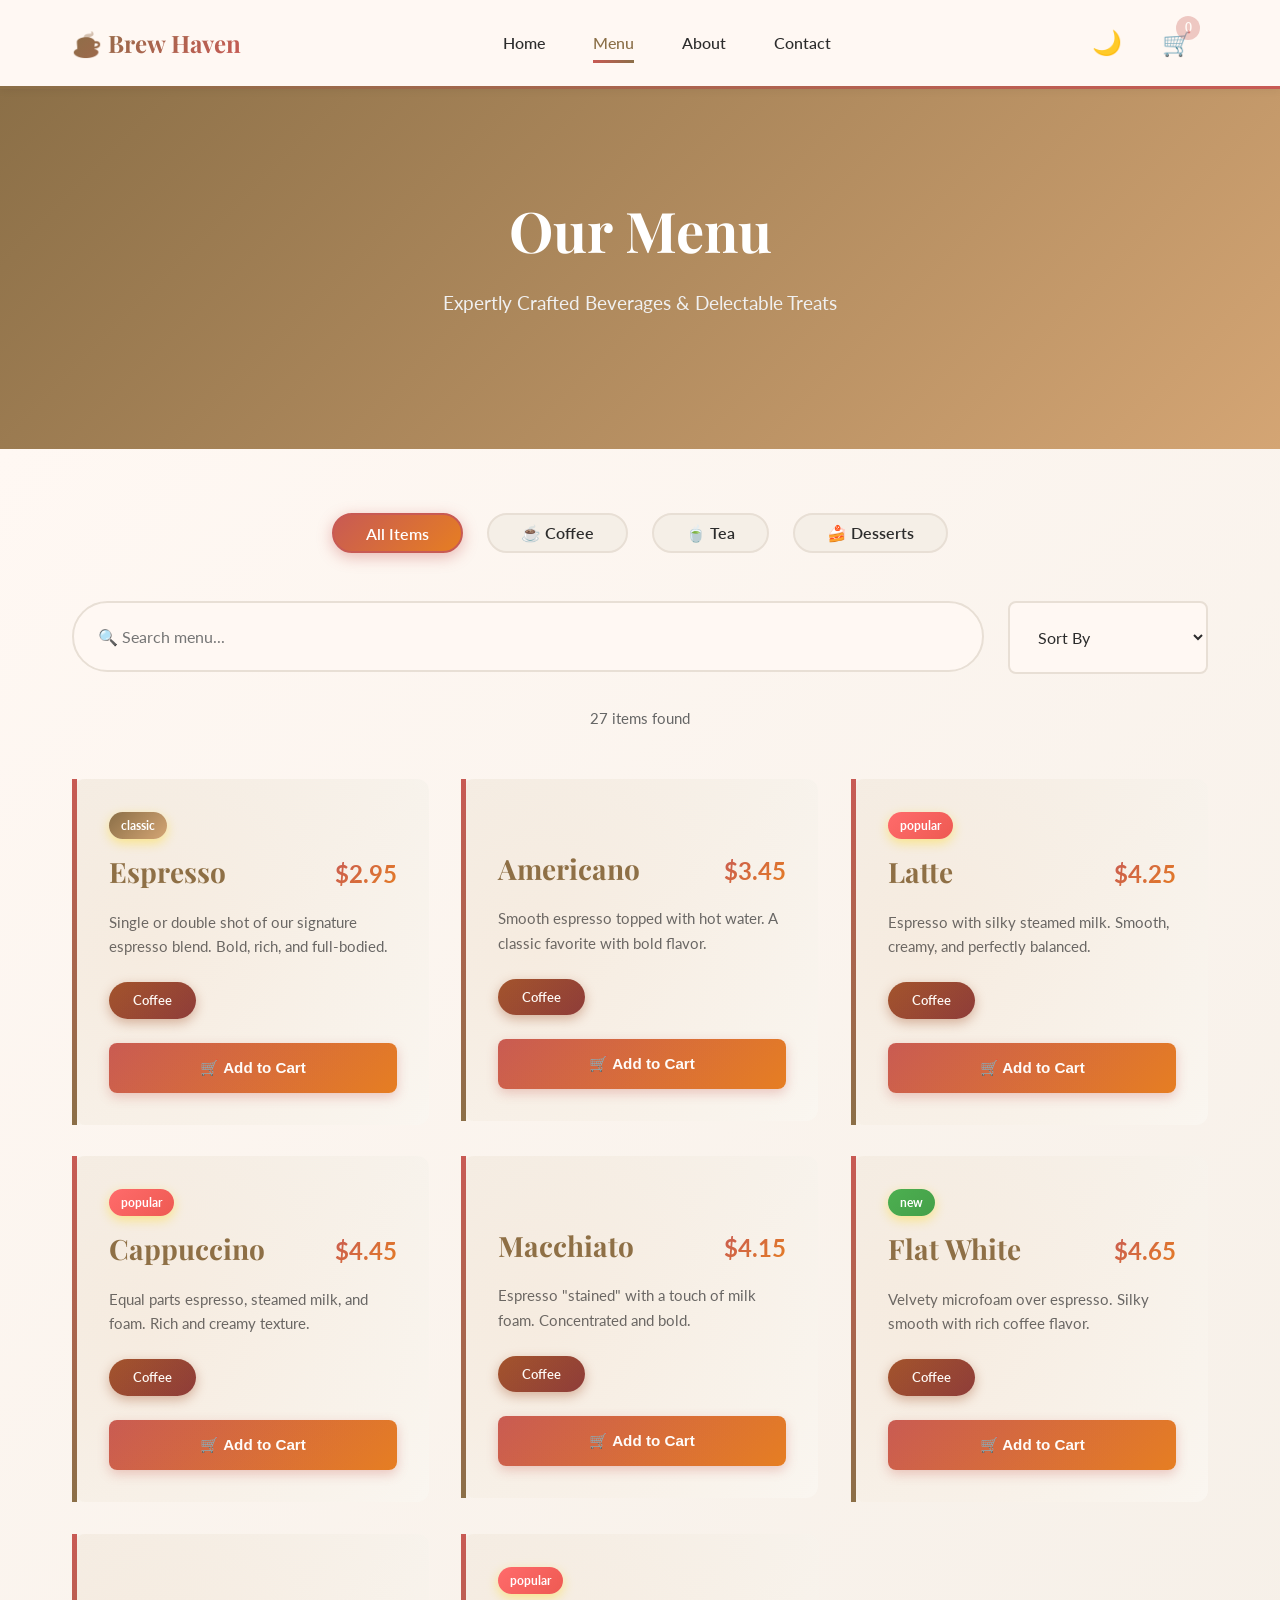
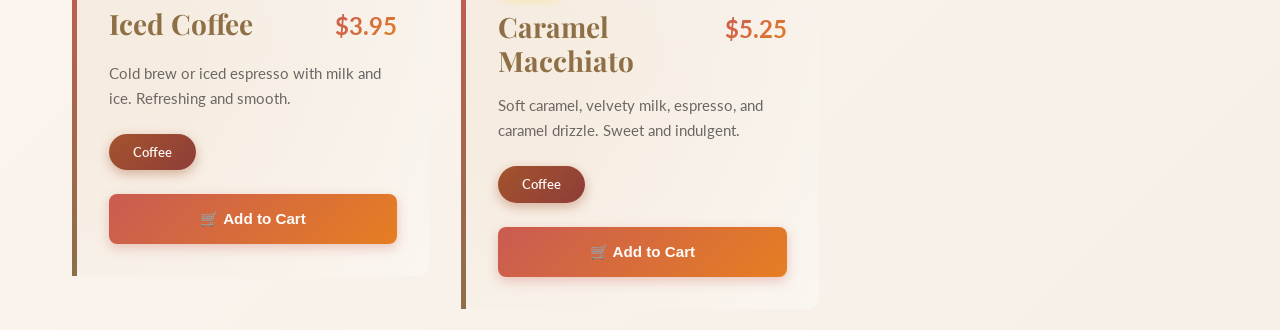
==== commit 93410868: "changes" ====
--- a/menu.html
+++ b/menu.html
@@ -20,6 +20,10 @@
             </ul>
             <div class="nav-toggle">
                 <button id="dark-mode-btn" class="dark-mode-toggle" title="Toggle Dark Mode">🌙</button>
+                <a href="cart.html" class="cart-icon-nav" title="Shopping Cart">
+                    <span class="cart-count" id="navbar-cart-count">0</span>
+                    🛒
+                </a>
                 <button class="hamburger" id="hamburger">
                     <span></span>
                     <span></span>
@@ -40,216 +44,48 @@
     <!-- Menu Section -->
     <section class="menu-section">
         <div class="container">
-            <!-- Category Filters -->
-            <div class="filter-buttons">
-                <button class="filter-btn active" data-filter="all">All Items</button>
-                <button class="filter-btn" data-filter="coffee">Coffee</button>
-                <button class="filter-btn" data-filter="tea">Tea</button>
-                <button class="filter-btn" data-filter="desserts">Desserts</button>
+            <!-- Loading Indicator -->
+            <div class="loading-overlay" id="loadingOverlay">
+                <div class="loading-content">
+                    <div class="loading-spinner"></div>
+                    <p>Brewing your menu...</p>
+                </div>
+            </div>
+
+            <!-- Menu Controls Section -->
+            <div class="menu-controls">
+                <!-- Category Filters -->
+                <div class="filter-buttons">
+                    <button class="filter-btn active" data-filter="all">All Items</button>
+                    <button class="filter-btn" data-filter="coffee">☕ Coffee</button>
+                    <button class="filter-btn" data-filter="tea">🍵 Tea</button>
+                    <button class="filter-btn" data-filter="desserts">🍰 Desserts</button>
+                </div>
+
+                <!-- Search and Sort Bar -->
+                <div class="menu-toolbar">
+                    <div class="search-box">
+                        <input type="text" id="searchInput" placeholder="🔍 Search menu..." class="search-input">
+                    </div>
+                    <div class="sort-box">
+                        <select id="sortSelect" class="sort-select">
+                            <option value="default">Sort By</option>
+                            <option value="price-low">Price: Low to High</option>
+                            <option value="price-high">Price: High to Low</option>
+                            <option value="name">Name (A-Z)</option>
+                            <option value="popular">Popular Items</option>
+                        </select>
+                    </div>
+                </div>
+
+                <!-- Results count -->
+                <div class="results-info">
+                    <span id="resultsCount">Loading menu...</span>
+                </div>
             </div>
 
             <!-- Menu Items Grid -->
-            <div class="menu-grid">
-                <!-- Coffee Section -->
-                <div class="menu-item" data-category="coffee">
-                    <div class="item-header">
-                        <h3>Espresso</h3>
-                        <span class="price">$2.95</span>
-                    </div>
-                    <p class="item-description">Single or double shot of our signature espresso blend. Bold, rich, and full-bodied.</p>
-                    <span class="category-badge">Coffee</span>
-                </div>
-
-                <div class="menu-item" data-category="coffee">
-                    <div class="item-header">
-                        <h3>Americano</h3>
-                        <span class="price">$3.45</span>
-                    </div>
-                    <p class="item-description">Smooth espresso topped with hot water. A classic favorite with bold flavor.</p>
-                    <span class="category-badge">Coffee</span>
-                </div>
-
-                <div class="menu-item" data-category="coffee">
-                    <div class="item-header">
-                        <h3>Latte</h3>
-                        <span class="price">$4.25</span>
-                    </div>
-                    <p class="item-description">Espresso with silky steamed milk. Smooth, creamy, and perfectly balanced.</p>
-                    <span class="category-badge">Coffee</span>
-                </div>
-
-                <div class="menu-item" data-category="coffee">
-                    <div class="item-header">
-                        <h3>Cappuccino</h3>
-                        <span class="price">$4.45</span>
-                    </div>
-                    <p class="item-description">Equal parts espresso, steamed milk, and foam. Rich and creamy texture.</p>
-                    <span class="category-badge">Coffee</span>
-                </div>
-
-                <div class="menu-item" data-category="coffee">
-                    <div class="item-header">
-                        <h3>Macchiato</h3>
-                        <span class="price">$4.15</span>
-                    </div>
-                    <p class="item-description">Espresso "stained" with a touch of milk foam. Concentrated and bold.</p>
-                    <span class="category-badge">Coffee</span>
-                </div>
-
-                <div class="menu-item" data-category="coffee">
-                    <div class="item-header">
-                        <h3>Flat White</h3>
-                        <span class="price">$4.65</span>
-                    </div>
-                    <p class="item-description">Velvety microfoam over espresso. Silky smooth with rich coffee flavor.</p>
-                    <span class="category-badge">Coffee</span>
-                </div>
-
-                <div class="menu-item" data-category="coffee">
-                    <div class="item-header">
-                        <h3>Iced Coffee</h3>
-                        <span class="price">$3.95</span>
-                    </div>
-                    <p class="item-description">Cold brew or iced espresso with milk and ice. Refreshing and smooth.</p>
-                    <span class="category-badge">Coffee</span>
-                </div>
-
-                <div class="menu-item" data-category="coffee">
-                    <div class="item-header">
-                        <h3>Caramel Macchiato</h3>
-                        <span class="price">$5.25</span>
-                    </div>
-                    <p class="item-description">Soft caramel, velvety milk, espresso, and caramel drizzle. Sweet and indulgent.</p>
-                    <span class="category-badge">Coffee</span>
-                </div>
-
-                <!-- Tea Section -->
-                <div class="menu-item" data-category="tea">
-                    <div class="item-header">
-                        <h3>Earl Grey</h3>
-                        <span class="price">$3.50</span>
-                    </div>
-                    <p class="item-description">Classic black tea with bergamot. Aromatic and soothing.</p>
-                    <span class="category-badge">Tea</span>
-                </div>
-
-                <div class="menu-item" data-category="tea">
-                    <div class="item-header">
-                        <h3>Green Tea</h3>
-                        <span class="price">$3.45</span>
-                    </div>
-                    <p class="item-description">Delicate green tea with notes of jasmine. Refreshing and light.</p>
-                    <span class="category-badge">Tea</span>
-                </div>
-
-                <div class="menu-item" data-category="tea">
-                    <div class="item-header">
-                        <h3>Chamomile Honey</h3>
-                        <span class="price">$3.75</span>
-                    </div>
-                    <p class="item-description">Soothing chamomile sweetened with local honey. Perfect for relaxation.</p>
-                    <span class="category-badge">Tea</span>
-                </div>
-
-                <div class="menu-item" data-category="tea">
-                    <div class="item-header">
-                        <h3>Matcha Latte</h3>
-                        <span class="price">$5.45</span>
-                    </div>
-                    <p class="item-description">Vibrant green matcha powder whisked with steamed milk. Creamy and energizing.</p>
-                    <span class="category-badge">Tea</span>
-                </div>
-
-                <div class="menu-item" data-category="tea">
-                    <div class="item-header">
-                        <h3>Iced Peach Tea</h3>
-                        <span class="price">$4.25</span>
-                    </div>
-                    <p class="item-description">Refreshing black tea with peach flavor. Perfect summer drink.</p>
-                    <span class="category-badge">Tea</span>
-                </div>
-
-                <div class="menu-item" data-category="tea">
-                    <div class="item-header">
-                        <h3>Peppermint Blend</h3>
-                        <span class="price">$3.95</span>
-                    </div>
-                    <p class="item-description">Fresh peppermint leaves with herbal blend. Cool, minty, and refreshing.</p>
-                    <span class="category-badge">Tea</span>
-                </div>
-
-                <!-- Desserts Section -->
-                <div class="menu-item" data-category="desserts">
-                    <div class="item-header">
-                        <h3>Chocolate Croissant</h3>
-                        <span class="price">$4.75</span>
-                    </div>
-                    <p class="item-description">Buttery pastry with premium dark chocolate. Flaky, rich, and decadent.</p>
-                    <span class="category-badge">Dessert</span>
-                </div>
-
-                <div class="menu-item" data-category="desserts">
-                    <div class="item-header">
-                        <h3>Almond Croissant</h3>
-                        <span class="price">$5.25</span>
-                    </div>
-                    <p class="item-description">Buttery croissant with almond cream and sliced almonds. Light and delicious.</p>
-                    <span class="category-badge">Dessert</span>
-                </div>
-
-                <div class="menu-item" data-category="desserts">
-                    <div class="item-header">
-                        <h3>Blueberry Muffin</h3>
-                        <span class="price">$4.50</span>
-                    </div>
-                    <p class="item-description">Fresh blueberries in a tender, moist muffin. Made daily.</p>
-                    <span class="category-badge">Dessert</span>
-                </div>
-
-                <div class="menu-item" data-category="desserts">
-                    <div class="item-header">
-                        <h3>Carrot Cake Slice</h3>
-                        <span class="price">$5.95</span>
-                    </div>
-                    <p class="item-description">Moist carrot cake with cream cheese frosting. A customer favorite.</p>
-                    <span class="category-badge">Dessert</span>
-                </div>
-
-                <div class="menu-item" data-category="desserts">
-                    <div class="item-header">
-                        <h3>Lemon Tart</h3>
-                        <span class="price">$5.50</span>
-                    </div>
-                    <p class="item-description">Crispy pastry with tangy lemon curd filling. Bright and refreshing.</p>
-                    <span class="category-badge">Dessert</span>
-                </div>
-
-                <div class="menu-item" data-category="desserts">
-                    <div class="item-header">
-                        <h3>Tiramisu Cup</h3>
-                        <span class="price">$6.75</span>
-                    </div>
-                    <p class="item-description">Classic Italian dessert with espresso, mascarpone, and cocoa. Indulgent.</p>
-                    <span class="category-badge">Dessert</span>
-                </div>
-
-                <div class="menu-item" data-category="desserts">
-                    <div class="item-header">
-                        <h3>Strawberry Cheesecake</h3>
-                        <span class="price">$6.50</span>
-                    </div>
-                    <p class="item-description">Creamy cheesecake with fresh strawberry topping. Rich and smooth.</p>
-                    <span class="category-badge">Dessert</span>
-                </div>
-
-                <div class="menu-item" data-category="desserts">
-                    <div class="item-header">
-                        <h3>Chocolate Brownie</h3>
-                        <span class="price">$4.25</span>
-                    </div>
-                    <p class="item-description">Fudgy brownie with chocolate chunks. Warm and deeply satisfying.</p>
-                    <span class="category-badge">Dessert</span>
-                </div>
+            <div class="menu-grid" id="menuGrid">
             </div>
         </div>
     </section>
@@ -283,6 +119,9 @@
     <!-- Scroll to Top Button -->
     <button id="scroll-to-top" class="scroll-to-top" title="Back to Top">↑</button>
 
+    <script src="products-data.js"></script>
     <script src="script.js"></script>
+    <script src="cart.js"></script>
+    <script src="menu-loader.js"></script>
 </body>
 </html>
--- a/styles.css
+++ b/styles.css
@@ -1693,11 +1693,257 @@
     visibility: hidden;
 }
 
+/* ============================================
+   ENHANCED MENU FEATURES - SLOW LOADING
+   ============================================ */
+
+/* Loading Overlay */
+.loading-overlay {
+    position: absolute;
+    top: 0;
+    left: 0;
+    right: 0;
+    bottom: 0;
+    background: rgba(255, 248, 243, 0.95);
+    display: flex;
+    align-items: center;
+    justify-content: center;
+    z-index: 100;
+    border-radius: 12px;
+    animation: fadeIn 0.3s ease;
+}
+
+.dark-mode .loading-overlay {
+    background: rgba(26, 20, 16, 0.95);
+}
+
+.loading-content {
+    text-align: center;
+}
+
 .loading-spinner {
-    width: 60px;
-    height: 60px;
-    border: 4px solid var(--light-bg);
+    width: 80px;
+    height: 80px;
+    border: 5px solid var(--light-bg);
     border-top-color: var(--accent-color);
+    border-right-color: #E67E22;
+    border-radius: 50%;
+    animation: spin 1s linear infinite;
+    margin: 0 auto var(--spacing-lg);
+}
+
+.loading-content p {
+    color: var(--primary-color);
+    font-size: 1.1rem;
+    font-weight: 500;
+    margin: 0;
+}
+
+@keyframes spin {
+    to { transform: rotate(360deg); }
+}
+
+/* Menu Controls */
+.menu-controls {
+    margin-bottom: var(--spacing-xl);
+    position: relative;
+}
+
+.menu-toolbar {
+    display: grid;
+    grid-template-columns: 1fr 200px;
+    gap: var(--spacing-md);
+    margin-bottom: var(--spacing-lg);
+}
+
+.search-box {
+    width: 100%;
+}
+
+.search-input {
+    width: 100%;
+    padding: var(--spacing-md);
+    border: 2px solid var(--border-color);
+    border-radius: 50px;
+    font-family: var(--body-font);
+    font-size: 1rem;
+    color: var(--text-color);
+    background-color: var(--background-color);
+    transition: var(--transition-slow);
+}
+
+.search-input:focus {
+    outline: none;
+    border-color: var(--accent-color);
+    box-shadow: 0 0 0 4px rgba(200, 90, 84, 0.15);
+    background: linear-gradient(135deg, var(--background-color), var(--light-bg));
+}
+
+.sort-select {
+    width: 100%;
+    padding: var(--spacing-md);
+    border: 2px solid var(--border-color);
+    border-radius: 8px;
+    font-family: var(--body-font);
+    font-size: 1rem;
+    color: var(--text-color);
+    background-color: var(--background-color);
+    cursor: pointer;
+    transition: var(--transition-slow);
+}
+
+.sort-select:focus {
+    outline: none;
+    border-color: var(--accent-color);
+    box-shadow: 0 0 0 4px rgba(200, 90, 84, 0.15);
+}
+
+.sort-select:hover {
+    border-color: var(--accent-color);
+}
+
+.results-info {
+    text-align: center;
+    color: var(--secondary-text-color);
+    font-size: 0.95rem;
+    margin-bottom: var(--spacing-md);
+}
+
+/* Dynamic Menu Items */
+.menu-item-dynamic {
+    animation: slideInItem 0.5s ease-out forwards;
+    opacity: 0;
+}
+
+.menu-item-dynamic.loaded {
+    opacity: 1;
+}
+
+@keyframes slideInItem {
+    from {
+        opacity: 0;
+        transform: translateY(20px) scale(0.95);
+    }
+    to {
+        opacity: 1;
+        transform: translateY(0) scale(1);
+    }
+}
+
+/* Item Badge */
+.item-badge-container {
+    position: relative;
+    min-height: 25px;
+    margin-bottom: var(--spacing-sm);
+}
+
+.item-badge {
+    display: inline-block;
+    background: linear-gradient(135deg, #FFD700, #FFA500);
+    color: #333;
+    padding: 4px 12px;
+    border-radius: 20px;
+    font-size: 0.75rem;
+    font-weight: 700;
+    box-shadow: 0 4px 12px rgba(255, 215, 0, 0.4);
+    animation: badgePulse 2s ease-in-out infinite;
+}
+
+.item-badge[data-badge="new"] {
+    background: linear-gradient(135deg, #4CAF50, #45a049);
+    color: white;
+}
+
+.item-badge[data-badge="popular"] {
+    background: linear-gradient(135deg, #FF6B6B, #EE5A52);
+    color: white;
+}
+
+.item-badge[data-badge="classic"] {
+    background: linear-gradient(135deg, #8B6F47, #D4A574);
+    color: white;
+}
+
+@keyframes badgePulse {
+    0%, 100% {
+        transform: scale(1);
+    }
+    50% {
+        transform: scale(1.05);
+    }
+}
+
+/* No Results Message */
+.no-results {
+    grid-column: 1 / -1;
+    text-align: center;
+    padding: var(--spacing-2xl);
+    color: var(--secondary-text-color);
+}
+
+.no-results p {
+    font-size: 1.1rem;
+    margin: 0;
+}
+
+/* Add to Cart Button */
+.add-to-cart-btn {
+    width: 100%;
+    padding: var(--spacing-sm) var(--spacing-md);
+    background: linear-gradient(135deg, var(--accent-color), #E67E22);
+    color: white;
+    border: none;
+    border-radius: 8px;
+    cursor: pointer;
+    font-weight: 600;
+    transition: var(--transition-slow);
+    display: flex;
+    align-items: center;
+    justify-content: center;
+    gap: var(--spacing-xs);
+    margin-top: var(--spacing-md);
+    box-shadow: 0 4px 12px rgba(200, 90, 84, 0.3);
+}
+
+.add-to-cart-btn:hover {
+    background: linear-gradient(135deg, #E67E22, var(--accent-color));
+    transform: translateY(-2px) scale(1.02);
+    box-shadow: 0 8px 20px rgba(230, 126, 34, 0.5);
+}
+
+.add-to-cart-btn:active {
+    transform: translateY(0) scale(0.98);
+}
+
+/* Responsive Menu Grid */
+@media (max-width: 768px) {
+    .menu-toolbar {
+        grid-template-columns: 1fr;
+    }
+    
+    .menu-grid {
+        grid-template-columns: 1fr;
+    }
+}
+
+@keyframes fadeIn {
+    from {
+        opacity: 0;
+    }
+    to {
+        opacity: 1;
+    }
+}
+
+@keyframes fadeOut {
+    from {
+        opacity: 1;
+    }
+    to {
+        opacity: 0;
+    }
+}
+.loading-spinner {
     border-right-color: var(--accent-color);
     border-radius: 50%;
     animation: spin 1s linear infinite;
@@ -1746,3 +1992,604 @@
     outline: 2px solid var(--primary-color);
     outline-offset: 2px;
 }
+
+/* ============================================
+   SHOPPING CART STYLES
+   ============================================ */
+
+/* Cart Icon in Navbar */
+.cart-icon-nav {
+    position: relative;
+    font-size: 1.5rem;
+    cursor: pointer;
+    transition: var(--transition);
+    margin: 0 var(--spacing-sm);
+    display: inline-flex;
+    align-items: center;
+}
+
+.cart-icon-nav:hover {
+    transform: scale(1.1);
+}
+
+.cart-count {
+    position: absolute;
+    top: -8px;
+    right: -8px;
+    background-color: var(--accent-color);
+    color: white;
+    width: 24px;
+    height: 24px;
+    border-radius: 50%;
+    display: flex;
+    align-items: center;
+    justify-content: center;
+    font-size: 0.75rem;
+    font-weight: bold;
+    transition: var(--transition);
+}
+
+.cart-count {
+    animation: scaleIn 0.3s ease;
+}
+
+/* Cart Page Hero */
+.cart-hero {
+    background: linear-gradient(135deg, var(--primary-color), var(--accent-color));
+    color: white;
+    padding: 60px var(--spacing-lg);
+    text-align: center;
+    position: relative;
+    overflow: hidden;
+}
+
+.cart-hero::before {
+    content: '';
+    position: absolute;
+    top: 0;
+    left: 0;
+    right: 0;
+    bottom: 0;
+    background: url('data:image/svg+xml,<svg xmlns="http://www.w3.org/2000/svg" viewBox="0 0 100 100"><circle cx="50" cy="50" r="40" fill="rgba(255,255,255,0.05)"/></svg>');
+    opacity: 0.1;
+}
+
+.cart-hero-content {
+    position: relative;
+    z-index: 1;
+}
+
+.cart-hero h1 {
+    font-size: 2.5rem;
+    margin-bottom: var(--spacing-md);
+    color: white;
+}
+
+.cart-hero p {
+    font-size: 1.1rem;
+    opacity: 0.95;
+}
+
+/* Cart Main Layout */
+.cart-main {
+    padding: var(--spacing-2xl) var(--spacing-lg);
+    min-height: calc(100vh - 500px);
+}
+
+.cart-layout {
+    display: grid;
+    grid-template-columns: 2fr 1fr;
+    gap: var(--spacing-xl);
+}
+
+/* Cart Items Section */
+.cart-items-section {
+    background: var(--light-bg);
+    padding: var(--spacing-lg);
+    border-radius: 12px;
+    border: 1px solid var(--border-color);
+}
+
+.cart-items-section h2 {
+    margin-bottom: var(--spacing-lg);
+    color: var(--primary-color);
+}
+
+.cart-items-grid {
+    display: grid;
+    gap: var(--spacing-lg);
+}
+
+/* Cart Item Card */
+.cart-item-card {
+    background: var(--background-color);
+    padding: var(--spacing-lg);
+    border-radius: 12px;
+    border: 2px solid var(--border-color);
+    transition: var(--transition);
+    position: relative;
+}
+
+.cart-item-card:hover {
+    border-color: var(--accent-color);
+    box-shadow: var(--shadow-sm);
+}
+
+.cart-item-header {
+    display: flex;
+    justify-content: space-between;
+    align-items: start;
+    margin-bottom: var(--spacing-md);
+}
+
+.cart-item-header h3 {
+    margin-bottom: 0;
+    flex: 1;
+}
+
+.item-category {
+    background: var(--accent-2);
+    color: white;
+    padding: 4px 12px;
+    border-radius: 20px;
+    font-size: 0.8rem;
+    font-weight: 600;
+}
+
+.cart-item-price {
+    font-size: 1.5rem;
+    font-weight: bold;
+    color: var(--accent-color);
+    margin-bottom: var(--spacing-md);
+}
+
+.cart-item-controls {
+    display: flex;
+    justify-content: space-between;
+    align-items: center;
+    gap: var(--spacing-lg);
+}
+
+.quantity-control {
+    display: flex;
+    align-items: center;
+    border: 2px solid var(--border-color);
+    border-radius: 8px;
+    background: var(--background-color);
+    overflow: hidden;
+}
+
+.qty-btn {
+    width: 40px;
+    height: 40px;
+    border: none;
+    background: transparent;
+    cursor: pointer;
+    font-size: 1.2rem;
+    font-weight: bold;
+    color: var(--primary-color);
+    transition: var(--transition);
+    display: flex;
+    align-items: center;
+    justify-content: center;
+}
+
+.qty-btn:hover {
+    background-color: var(--light-bg);
+    color: var(--accent-color);
+}
+
+.qty-input {
+    width: 50px;
+    border: none;
+    text-align: center;
+    font-weight: bold;
+    color: var(--text-color);
+    background: transparent;
+    font-size: 1rem;
+}
+
+.qty-input:focus {
+    outline: none;
+}
+
+.cart-item-total {
+    display: flex;
+    flex-direction: column;
+    align-items: flex-end;
+}
+
+.total-label {
+    font-size: 0.85rem;
+    color: var(--secondary-text-color);
+    margin-bottom: 4px;
+}
+
+.total-amount {
+    font-size: 1.25rem;
+    font-weight: bold;
+    color: var(--accent-color);
+}
+
+.remove-btn {
+    position: absolute;
+    top: var(--spacing-md);
+    right: var(--spacing-md);
+    width: 32px;
+    height: 32px;
+    border: none;
+    background: var(--accent-color);
+    color: white;
+    border-radius: 50%;
+    cursor: pointer;
+    font-size: 1.2rem;
+    transition: var(--transition);
+    display: flex;
+    align-items: center;
+    justify-content: center;
+}
+
+.remove-btn:hover {
+    background: var(--accent-3);
+    transform: scale(1.1);
+}
+
+/* Empty Cart Message */
+.empty-cart-message {
+    text-align: center;
+    padding: var(--spacing-2xl) var(--spacing-lg);
+}
+
+.empty-cart-icon {
+    font-size: 4rem;
+    margin-bottom: var(--spacing-lg);
+    opacity: 0.5;
+}
+
+.empty-cart-message h3 {
+    color: var(--secondary-text-color);
+    margin-bottom: var(--spacing-md);
+}
+
+.empty-cart-message p {
+    color: var(--secondary-text-color);
+    margin-bottom: var(--spacing-lg);
+}
+
+/* Cart Summary Section */
+.cart-summary-section {
+    display: flex;
+    flex-direction: column;
+    gap: var(--spacing-lg);
+}
+
+.cart-summary-card {
+    background: linear-gradient(135deg, var(--light-bg), var(--background-color));
+    padding: var(--spacing-lg);
+    border-radius: 12px;
+    border: 2px solid var(--border-color);
+    box-shadow: var(--shadow-sm);
+    position: sticky;
+    top: 100px;
+}
+
+.cart-summary-card h3 {
+    color: var(--primary-color);
+    margin-bottom: var(--spacing-lg);
+    text-align: center;
+}
+
+.summary-row {
+    display: flex;
+    justify-content: space-between;
+    align-items: center;
+    padding: var(--spacing-sm) 0;
+    color: var(--secondary-text-color);
+}
+
+.summary-row span:last-child {
+    font-weight: 600;
+    color: var(--text-color);
+}
+
+.summary-divider {
+    height: 2px;
+    background: var(--border-color);
+    margin: var(--spacing-md) 0;
+}
+
+.summary-total {
+    color: var(--accent-color) !important;
+    font-size: 1.2rem;
+}
+
+.summary-total span:last-child {
+    color: var(--accent-color) !important;
+}
+
+.checkout-btn {
+    width: 100%;
+    margin-top: var(--spacing-md);
+    background: linear-gradient(135deg, var(--accent-color), var(--accent-2));
+}
+
+.checkout-btn:hover {
+    box-shadow: 0 8px 25px rgba(200, 90, 84, 0.4);
+}
+
+.secondary-btn {
+    width: 100%;
+    text-align: center;
+    padding: var(--spacing-md);
+    border: 2px solid var(--primary-color);
+    color: var(--primary-color);
+    border-radius: 8px;
+    transition: var(--transition);
+    display: block;
+}
+
+.secondary-btn:hover {
+    background-color: var(--light-bg);
+    transform: translateY(-2px);
+}
+
+/* AI Recommendations Card */
+.ai-recommendations-card {
+    background: linear-gradient(135deg, rgba(139, 111, 71, 0.05), rgba(212, 165, 116, 0.05));
+    padding: var(--spacing-lg);
+    border-radius: 12px;
+    border: 2px solid var(--border-color);
+}
+
+.recommendations-header {
+    margin-bottom: var(--spacing-lg);
+    text-align: center;
+}
+
+.recommendations-header h3 {
+    color: var(--primary-color);
+    margin-bottom: var(--spacing-sm);
+}
+
+.ai-badge {
+    display: inline-block;
+    background: linear-gradient(135deg, var(--accent-color), var(--accent-2));
+    color: white;
+    padding: 4px 12px;
+    border-radius: 20px;
+    font-size: 0.75rem;
+    font-weight: 600;
+}
+
+.recommendations-list {
+    display: flex;
+    flex-direction: column;
+    gap: var(--spacing-md);
+}
+
+.recommendation-item {
+    background: var(--background-color);
+    padding: var(--spacing-md);
+    border-radius: 8px;
+    border: 1px solid var(--border-color);
+    transition: var(--transition);
+}
+
+.recommendation-item:hover {
+    border-color: var(--accent-color);
+    box-shadow: var(--shadow-sm);
+    transform: translateX(4px);
+}
+
+.recommendation-header {
+    display: flex;
+    justify-content: space-between;
+    align-items: center;
+    margin-bottom: var(--spacing-sm);
+}
+
+.recommendation-header h4 {
+    margin-bottom: 0;
+    color: var(--text-color);
+}
+
+.recommendation-price {
+    font-weight: bold;
+    color: var(--accent-color);
+}
+
+.recommendation-category {
+    font-size: 0.85rem;
+    color: var(--secondary-text-color);
+    margin-bottom: var(--spacing-sm);
+}
+
+.recommendation-add-btn {
+    width: 100%;
+    padding: var(--spacing-sm);
+    font-size: 0.9rem;
+}
+
+.no-recommendations {
+    text-align: center;
+    color: var(--secondary-text-color);
+    padding: var(--spacing-lg);
+    font-style: italic;
+}
+
+/* AI Analytics Section */
+.ai-analytics-section {
+    background: linear-gradient(135deg, var(--light-bg), var(--background-color));
+    padding: var(--spacing-2xl) var(--spacing-lg);
+    border-top: 2px solid var(--border-color);
+}
+
+.ai-analytics-section h2 {
+    text-align: center;
+    color: var(--primary-color);
+    margin-bottom: var(--spacing-xl);
+}
+
+.analytics-grid {
+    display: grid;
+    grid-template-columns: repeat(auto-fit, minmax(200px, 1fr));
+    gap: var(--spacing-lg);
+}
+
+.analytics-card {
+    background: var(--background-color);
+    padding: var(--spacing-lg);
+    border-radius: 12px;
+    border: 2px solid var(--border-color);
+    text-align: center;
+    transition: var(--transition);
+    box-shadow: var(--shadow-sm);
+}
+
+.analytics-card:hover {
+    border-color: var(--accent-color);
+    transform: translateY(-4px);
+    box-shadow: var(--shadow-md);
+}
+
+.analytics-label {
+    display: block;
+    color: var(--secondary-text-color);
+    font-size: 0.9rem;
+    margin-bottom: var(--spacing-sm);
+    text-transform: uppercase;
+    letter-spacing: 1px;
+}
+
+.analytics-value {
+    display: block;
+    font-size: 1.5rem;
+    font-weight: bold;
+    color: var(--accent-color);
+}
+
+/* Cart Notification Toast */
+.cart-notification {
+    position: fixed;
+    bottom: 30px;
+    left: 50%;
+    transform: translateX(-50%) translateY(200px);
+    background: linear-gradient(135deg, var(--accent-color), var(--accent-2));
+    color: white;
+    padding: var(--spacing-md) var(--spacing-lg);
+    border-radius: 8px;
+    box-shadow: 0 8px 25px rgba(200, 90, 84, 0.4);
+    z-index: 1000;
+    transition: transform 0.4s cubic-bezier(0.34, 1.56, 0.64, 1);
+    max-width: 300px;
+    text-align: center;
+}
+
+.cart-notification.show {
+    transform: translateX(-50%) translateY(0);
+}
+
+/* Add to Cart Button */
+.add-to-cart-btn {
+    background: linear-gradient(135deg, var(--accent-color), var(--accent-2));
+    color: white;
+    border: none;
+    padding: var(--spacing-sm) var(--spacing-md);
+    border-radius: 8px;
+    cursor: pointer;
+    font-weight: 600;
+    transition: var(--transition);
+    width: 100%;
+    margin-top: var(--spacing-md);
+    font-size: 0.95rem;
+}
+
+.add-to-cart-btn:hover {
+    box-shadow: 0 6px 20px rgba(200, 90, 84, 0.3);
+    transform: translateY(-2px);
+}
+
+.add-to-cart-btn:active {
+    transform: translateY(0);
+}
+
+.menu-item .add-to-cart-btn {
+    margin-top: var(--spacing-md);
+}
+
+.featured-card .add-to-cart-btn {
+    margin-top: var(--spacing-md);
+}
+
+/* Responsive Cart */
+@media (max-width: 768px) {
+    .cart-layout {
+        grid-template-columns: 1fr;
+    }
+
+    .cart-summary-card {
+        position: relative;
+        top: auto;
+    }
+
+    .cart-item-controls {
+        flex-direction: column;
+        align-items: flex-start;
+    }
+
+    .cart-item-total {
+        align-items: flex-start;
+    }
+
+    .analytics-grid {
+        grid-template-columns: repeat(2, 1fr);
+    }
+
+    .cart-hero h1 {
+        font-size: 1.75rem;
+    }
+}
+
+@media (max-width: 480px) {
+    .cart-hero {
+        padding: 40px var(--spacing-md);
+    }
+
+    .cart-hero h1 {
+        font-size: 1.5rem;
+    }
+
+    .cart-main {
+        padding: var(--spacing-lg) var(--spacing-sm);
+    }
+
+    .cart-items-section {
+        padding: var(--spacing-md);
+    }
+
+    .cart-item-card {
+        padding: var(--spacing-md);
+    }
+
+    .cart-item-header {
+        flex-direction: column;
+    }
+
+    .analytics-grid {
+        grid-template-columns: 1fr;
+    }
+
+    .quantity-control {
+        flex: 1;
+        width: 100%;
+    }
+
+    .qty-input {
+        width: 100%;
+    }
+
+    .checkout-btn,
+    .secondary-btn {
+        margin-top: var(--spacing-md);
+    }
+}
